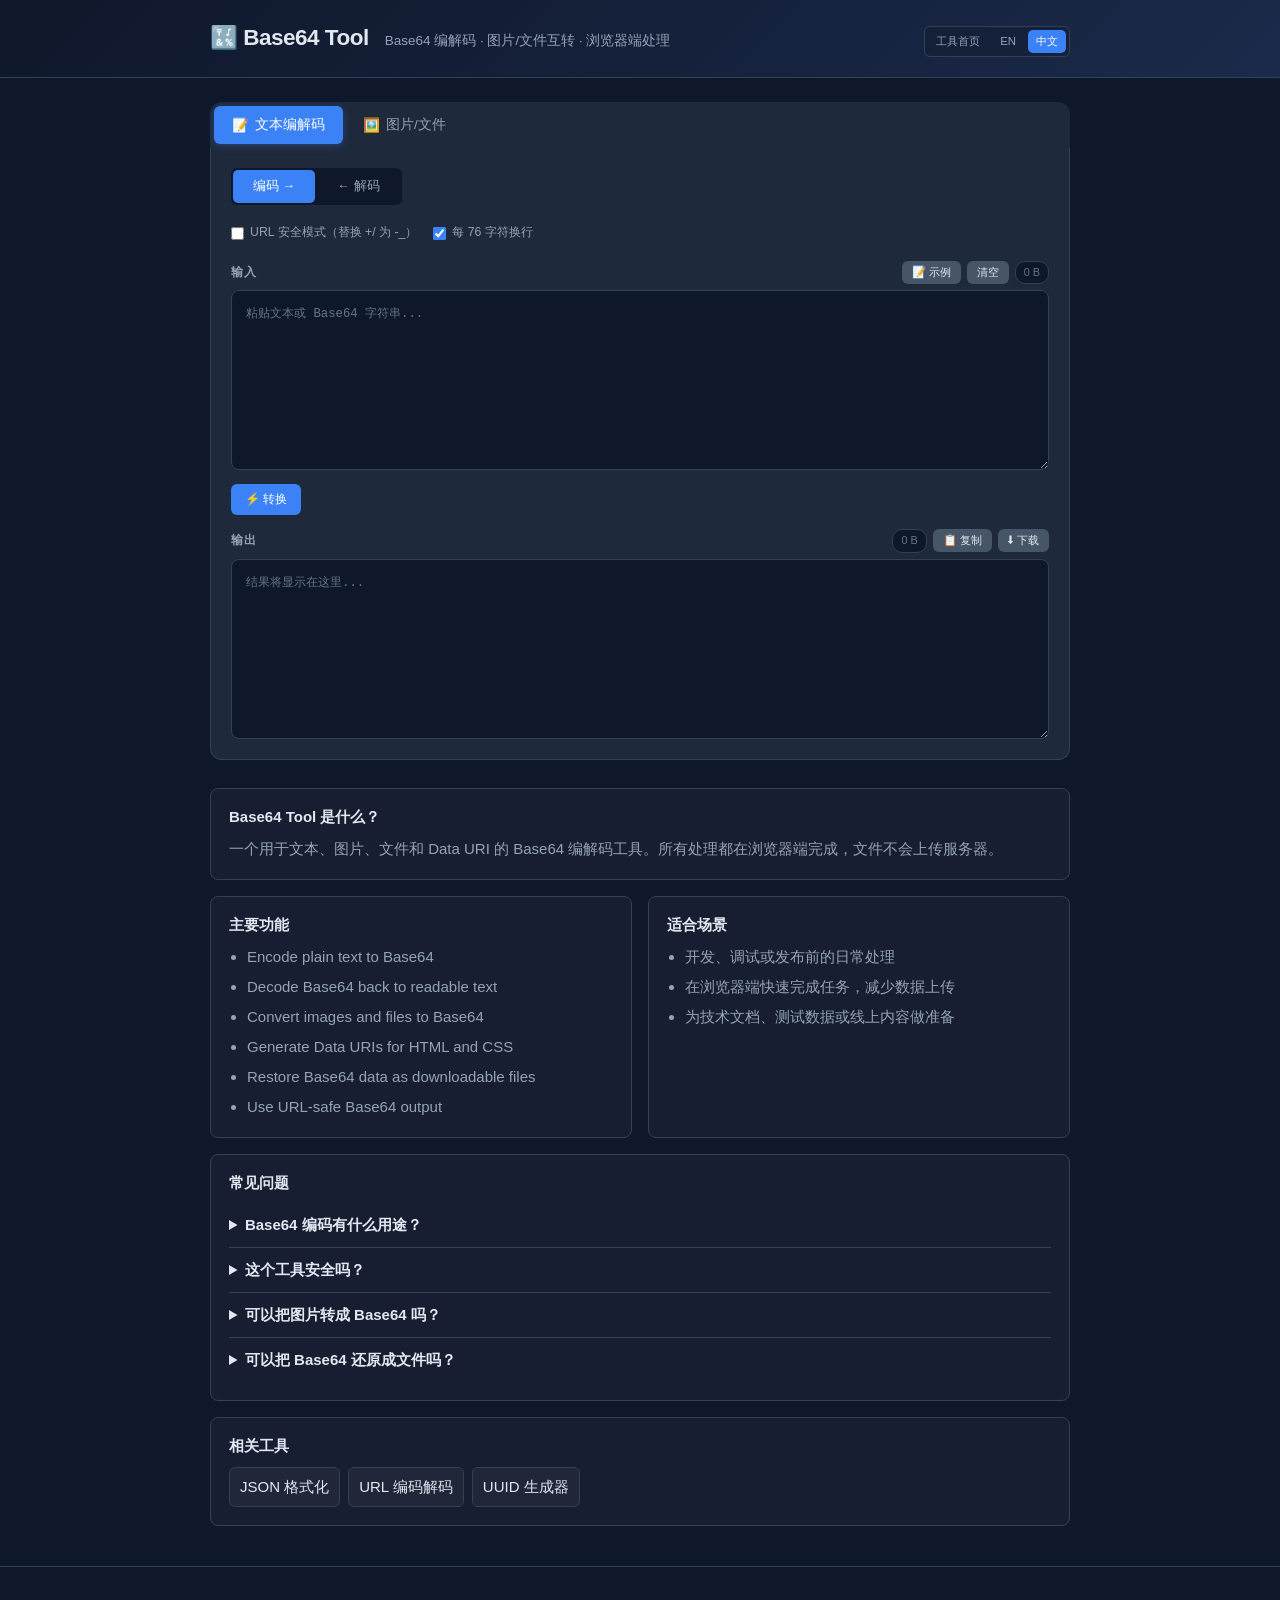
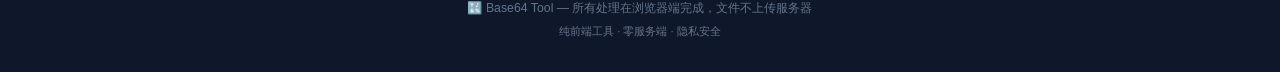
==== zh/index.html @ bcceb4fe "Improve SEO metadata and internal links" ====
<!DOCTYPE html>
<html lang="zh-CN">
<head>
  <!-- Primary Meta -->
  <meta name="description" content="Base64编解码在线工具。文本编码解码、图片和文件互转、Data URI生成。浏览器端处理，文件不上传。">
  <meta name="keywords" content="base64 encode, base64 decode, base64 image converter, base64编码, base64解码, data uri generator">
  <meta name="author" content="ToolkitBox">
  <meta name="robots" content="index, follow">
  <link rel="canonical" href="https://base64.toolkitbox.org/zh/">
  <link rel="alternate" hreflang="en" href="https://base64.toolkitbox.org/">
  <link rel="alternate" hreflang="zh-CN" href="https://base64.toolkitbox.org/zh/">
  <link rel="alternate" hreflang="x-default" href="https://base64.toolkitbox.org/">
<!-- Open Graph -->
  <meta property="og:type" content="website">
  <meta property="og:title" content="Base64 Tool - 免费在线工具">
  <meta property="og:description" content="Base64编解码在线工具。文本编码解码、图片和文件互转、Data URI生成。浏览器端处理，文件不上传。">
  <meta property="og:url" content="https://base64.toolkitbox.org/zh/">
<meta property="og:site_name" content="Base64 Tool">
  <meta property="og:locale" content="zh_CN">

  <!-- Twitter Card -->
  <meta name="twitter:card" content="summary">
  <meta name="twitter:title" content="Base64 Tool - 免费在线工具">
  <meta name="twitter:description" content="Base64编解码在线工具。文本编码解码、图片和文件互转、Data URI生成。浏览器端处理，文件不上传。">
<meta charset="UTF-8">
  <meta name="viewport" content="width=device-width, initial-scale=1.0">
  <title>Base64 Tool - 免费在线工具 | 浏览器端处理 · 隐私安全</title>
  <link rel="stylesheet" href="../css/style.css">
  <script type="application/ld+json">
{
  "@context": "https://schema.org",
  "@type": "SoftwareApplication",
  "name": "Base64 Tool",
  "description": "Base64编解码在线工具。文本编码解码、图片和文件互转、Data URI生成。浏览器端处理，文件不上传。",
  "url": "https://base64.toolkitbox.org/zh/",
  "inLanguage": "zh-CN",
  "applicationCategory": "DeveloperApplication",
  "operatingSystem": "All",
  "browserRequirements": "Requires JavaScript",
  "isAccessibleForFree": true,
  "offers": {
    "@type": "Offer",
    "price": "0",
    "priceCurrency": "USD"
  },
  "featureList": [
    "Encode plain text to Base64",
    "Decode Base64 back to readable text",
    "Convert images and files to Base64",
    "Generate Data URIs for HTML and CSS",
    "Restore Base64 data as downloadable files",
    "Use URL-safe Base64 output"
  ],
  "publisher": {
    "@type": "Organization",
    "name": "ToolkitBox"
  }
}
  </script>
  <script type="application/ld+json">
{
  "@context": "https://schema.org",
  "@type": "FAQPage",
  "inLanguage": "zh-CN",
  "mainEntity": [
    {
      "@type": "Question",
      "name": "Base64 编码有什么用途？",
      "acceptedAnswer": {
        "@type": "Answer",
        "text": "Base64 常用于在 URL 参数、CSS、HTML、JSON、邮件附件等文本环境中传输二进制数据。"
      }
    },
    {
      "@type": "Question",
      "name": "这个工具安全吗？",
      "acceptedAnswer": {
        "@type": "Answer",
        "text": "安全。编码、解码和文件转换都在浏览器端完成，文本和文件不会上传服务器。"
      }
    },
    {
      "@type": "Question",
      "name": "可以把图片转成 Base64 吗？",
      "acceptedAnswer": {
        "@type": "Answer",
        "text": "可以。拖拽图片或选择文件后，工具会生成 Base64 和 Data URI，可用于 HTML/CSS。"
      }
    },
    {
      "@type": "Question",
      "name": "可以把 Base64 还原成文件吗？",
      "acceptedAnswer": {
        "@type": "Answer",
        "text": "可以。粘贴 Base64 数据并设置文件名，即可在浏览器中下载还原文件。"
      }
    }
  ]
}
  </script>
</head>
<body>
  <header class="header">
    <div class="container">
      <div class="header-inner">
        <h1 class="logo">🔣 Base64 Tool</h1>
        <p class="tagline">Base64 编解码 · 图片/文件互转 · 浏览器端处理</p>
        <nav class="language-switcher" aria-label="Language"><a class="home-link" href="https://toolkitbox.org/zh/">工具首页</a><a class="" href="../" lang="en">EN</a><a class="active" href="./" lang="zh-CN">中文</a></nav>
      </div>
    </div>
  </header>

  <main class="main container">
    <!-- Tab Navigation -->
    <nav class="tabs" role="tablist">
      <button class="tab active" role="tab" aria-selected="true" data-tab="text" tabindex="0">
        <span class="tab-icon">📝</span>
        <span class="tab-label">文本编解码</span>
      </button>
      <button class="tab" role="tab" aria-selected="false" data-tab="image" tabindex="-1">
        <span class="tab-icon">🖼️</span>
        <span class="tab-label">图片/文件</span>
      </button>
    </nav>

    <!-- === Tab: Text === -->
    <section class="tab-panel active" id="panel-text" role="tabpanel">
      <div class="panel-body">
        <!-- Direction -->
        <div class="direction-bar">
          <button class="dir-btn active" data-dir="encode">编码 →</button>
          <button class="dir-btn" data-dir="decode">← 解码</button>
        </div>

        <!-- Options -->
        <div class="options-bar">
          <label class="checkbox-label">
            <input type="checkbox" id="opt-urlsafe">
            URL 安全模式（替换 +/ 为 -_）
          </label>
          <label class="checkbox-label">
            <input type="checkbox" id="opt-wrap" checked>
            每 76 字符换行
          </label>
        </div>

        <!-- Input -->
        <div class="input-section">
          <div class="editor-panel">
            <div class="editor-header">
              <label for="text-input">输入</label>
              <div class="editor-actions">
                <button class="btn btn-sm" onclick="loadTextSample()">📝 示例</button>
                <button class="btn btn-sm" onclick="clearInput()">清空</button>
                <span id="input-size" class="size-badge">0 B</span>
              </div>
            </div>
            <textarea id="text-input" class="code-editor" placeholder="粘贴文本或 Base64 字符串..." spellcheck="false"></textarea>
          </div>
        </div>

        <!-- Button -->
        <div class="action-bar">
          <button class="btn btn-primary btn-lg" onclick="processText()">⚡ 转换</button>
        </div>

        <!-- Output -->
        <div class="input-section">
          <div class="editor-panel">
            <div class="editor-header">
              <label for="text-output">输出</label>
              <div class="editor-actions">
                <span id="output-size" class="size-badge">0 B</span>
                <button class="btn btn-sm" onclick="copyOutput()">📋 复制</button>
                <button class="btn btn-sm" onclick="downloadOutput()">⬇ 下载</button>
              </div>
            </div>
            <textarea id="text-output" class="code-editor" readonly placeholder="结果将显示在这里..." spellcheck="false"></textarea>
          </div>
        </div>

        <div id="text-status" class="status-bar"></div>
      </div>
    </section>

    <!-- === Tab: Image/File === -->
    <section class="tab-panel" id="panel-image" role="tabpanel" hidden>
      <div class="panel-body">
        <!-- Upload Area -->
        <div class="upload-section">
          <div id="drop-zone" class="drop-zone">
            <div class="drop-content">
              <span class="drop-icon">📁</span>
              <p>拖拽文件到此处或点击选择</p>
              <p class="drop-hint">支持图片、PDF、ZIP 等任何文件</p>
            </div>
            <input type="file" id="file-input" class="file-input" accept="*/*">
          </div>
        </div>

        <!-- File Info -->
        <div id="file-info" class="file-info" style="display:none">
          <div class="file-detail">
            <span id="file-name" class="file-name"></span>
            <span id="file-type" class="file-type-badge"></span>
            <span id="file-size-info" class="file-size-text"></span>
          </div>
          <div class="file-preview" id="file-preview"></div>
        </div>

        <!-- Image to Base64 -->
        <div class="input-section">
          <div class="editor-panel">
            <div class="editor-header">
              <label>Base64 数据</label>
              <div class="editor-actions">
                <span id="b64-size" class="size-badge">0 B</span>
                <button class="btn btn-sm" onclick="copyB64()">📋 复制</button>
              </div>
            </div>
            <textarea id="b64-output" class="code-editor" readonly placeholder="Base64 数据将显示在这里..." spellcheck="false" style="min-height:160px"></textarea>
          </div>
        </div>

        <!-- Data URI -->
        <div class="input-section">
          <div class="editor-panel">
            <div class="editor-header">
              <label>Data URI</label>
              <div class="editor-actions">
                <button class="btn btn-sm" onclick="copyDataUri()">📋 复制</button>
              </div>
            </div>
            <textarea id="data-uri-output" class="code-editor" readonly placeholder="data:image/png;base64,..." spellcheck="false" style="min-height:80px"></textarea>
          </div>
        </div>

        <!-- Base64 to File -->
        <div class="decode-section">
          <div class="section-title">从 Base64 还原文件</div>
          <div class="editor-panel">
            <div class="editor-header">
              <label for="b64-input">粘贴 Base64 数据</label>
              <div class="editor-actions">
                <button class="btn btn-sm" onclick="clearB64Input()">清空</button>
              </div>
            </div>
            <textarea id="b64-input" class="code-editor" placeholder="粘贴 Base64 字符串或 Data URI..." spellcheck="false" style="min-height:100px"></textarea>
          </div>
          <div class="action-bar">
            <label class="checkbox-label">
              <input type="text" id="decode-filename" class="small-input" placeholder="文件名（含扩展名）" value="decoded-file">
              <span class="hint">.png</span>
            </label>
            <button class="btn btn-primary" onclick="decodeB64()">⬇ 下载还原文件</button>
          </div>
        </div>

        <div id="file-status" class="status-bar"></div>
      </div>
    </section>
    <section class="seo-content" aria-label="工具说明和常见问题">
      <div class="seo-block">
        <h2>Base64 Tool 是什么？</h2>
        <p>一个用于文本、图片、文件和 Data URI 的 Base64 编解码工具。所有处理都在浏览器端完成，文件不会上传服务器。</p>
      </div>
      <div class="seo-grid">
        <div class="seo-block">
          <h2>主要功能</h2>
          <ul><li>Encode plain text to Base64</li><li>Decode Base64 back to readable text</li><li>Convert images and files to Base64</li><li>Generate Data URIs for HTML and CSS</li><li>Restore Base64 data as downloadable files</li><li>Use URL-safe Base64 output</li></ul>
        </div>
        <div class="seo-block">
          <h2>适合场景</h2>
          <ul><li>开发、调试或发布前的日常处理</li><li>在浏览器端快速完成任务，减少数据上传</li><li>为技术文档、测试数据或线上内容做准备</li></ul>
        </div>
      </div>
      <div class="seo-block faq-list">
        <h2>常见问题</h2>
        <details><summary>Base64 编码有什么用途？</summary><p>Base64 常用于在 URL 参数、CSS、HTML、JSON、邮件附件等文本环境中传输二进制数据。</p></details>
        <details><summary>这个工具安全吗？</summary><p>安全。编码、解码和文件转换都在浏览器端完成，文本和文件不会上传服务器。</p></details>
        <details><summary>可以把图片转成 Base64 吗？</summary><p>可以。拖拽图片或选择文件后，工具会生成 Base64 和 Data URI，可用于 HTML/CSS。</p></details>
        <details><summary>可以把 Base64 还原成文件吗？</summary><p>可以。粘贴 Base64 数据并设置文件名，即可在浏览器中下载还原文件。</p></details>
      </div>
      <div class="seo-block related-tools">
        <h2>相关工具</h2>
        <div class="related-links"><a href="https://json.toolkitbox.org/zh/">JSON 格式化</a><a href="https://url.toolkitbox.org/zh/">URL 编码解码</a><a href="https://uuid.toolkitbox.org/zh/">UUID 生成器</a></div>
      </div>
    </section>
  </main>

  <footer class="footer">
    <div class="container">
      <p>🔣 Base64 Tool — 所有处理在浏览器端完成，文件不上传服务器</p>
      <p class="footer-small">纯前端工具 · 零服务端 · 隐私安全</p>
    </div>
  </footer>

  <script src="../js/app.js"></script>
</body>
</html>
---- css/style.css ----
/* === Reset & Base === */
*, *::before, *::after { box-sizing: border-box; margin: 0; padding: 0; }

:root {
  --bg: #0f172a;
  --bg-card: #1e293b;
  --bg-input: #0f172a;
  --border: #334155;
  --border-focus: #3b82f6;
  --text: #e2e8f0;
  --text-muted: #94a3b8;
  --text-dim: #64748b;
  --primary: #3b82f6;
  --primary-hover: #2563eb;
  --secondary: #475569;
  --secondary-hover: #64748b;
  --success: #22c55e;
  --error: #ef4444;
  --radius: 12px;
  --radius-sm: 8px;
  --radius-xs: 6px;
  --font-mono: 'SF Mono', 'Fira Code', 'Cascadia Code', 'JetBrains Mono', monospace;
  --font-ui: -apple-system, BlinkMacSystemFont, 'Segoe UI', Roboto, sans-serif;
}

html { font-size: 15px; }
body {
  font-family: var(--font-ui);
  background: var(--bg);
  color: var(--text);
  min-height: 100vh;
  line-height: 1.6;
}

.container { max-width: 900px; margin: 0 auto; padding: 0 20px; }

/* === Header === */
.header {
  border-bottom: 1px solid var(--border);
  padding: 20px 0;
  background: linear-gradient(135deg, #0f172a 0%, #1a2a4a 100%);
}
.header-inner { display: flex; align-items: baseline; gap: 16px; flex-wrap: wrap; }
.logo { font-size: 1.5rem; font-weight: 700; color: var(--text); letter-spacing: -0.5px; }
.tagline { color: var(--text-muted); font-size: 0.9rem; }

/* === Tabs === */
.tabs {
  display: flex; gap: 2px; margin-top: 24px;
  background: var(--bg-card); border-radius: var(--radius) var(--radius) 0 0; padding: 4px;
}
.tab {
  display: flex; align-items: center; gap: 6px;
  padding: 10px 18px; border: none; background: transparent; color: var(--text-muted);
  font-size: 0.9rem; font-family: var(--font-ui); cursor: pointer; border-radius: var(--radius-xs);
  transition: all 0.15s;
}
.tab:hover { color: var(--text); background: rgba(255,255,255,0.05); }
.tab.active { color: #fff; background: var(--primary); box-shadow: 0 2px 8px rgba(59,130,246,0.3); }
.tab:focus-visible { outline: 2px solid var(--primary); outline-offset: -2px; }

/* === Tab Panels === */
.tab-panel { display: none; }
.tab-panel.active { display: block; }

.panel-body {
  background: var(--bg-card); padding: 20px; border-radius: 0 0 var(--radius) var(--radius);
  border: 1px solid var(--border); border-top: none;
  display: flex; flex-direction: column; gap: 14px;
}

/* === Direction === */
.direction-bar { display: flex; gap: 2px; background: var(--bg-input); border-radius: var(--radius-xs); padding: 2px; width: fit-content; }
.dir-btn {
  padding: 8px 20px; border: none; background: transparent; color: var(--text-muted);
  font-size: 0.85rem; font-family: var(--font-ui); cursor: pointer; border-radius: 5px;
  font-weight: 500; transition: all 0.12s;
}
.dir-btn:hover { color: var(--text); }
.dir-btn.active { color: #fff; background: var(--primary); }

/* === Options === */
.options-bar {
  display: flex; gap: 16px; flex-wrap: wrap; padding: 4px 0;
}
.checkbox-label {
  display: flex; align-items: center; gap: 6px;
  font-size: 0.82rem; color: var(--text-muted); cursor: pointer;
}
.checkbox-label input { accent-color: var(--primary); }

/* === Input/Output Sections === */
.input-section { display: flex; flex-direction: column; gap: 0; }

.editor-panel { display: flex; flex-direction: column; gap: 6px; }
.editor-header {
  display: flex; justify-content: space-between; align-items: center;
}
.editor-header label { font-size: 0.82rem; font-weight: 600; color: var(--text-muted); text-transform: uppercase; letter-spacing: 0.5px; }
.editor-actions { display: flex; gap: 6px; align-items: center; }

.code-editor {
  width: 100%; min-height: 180px; padding: 14px;
  background: var(--bg-input); color: var(--text);
  border: 1px solid var(--border); border-radius: var(--radius-sm);
  font-family: var(--font-mono); font-size: 0.82rem; line-height: 1.5;
  resize: vertical; tab-size: 4;
  transition: border-color 0.15s;
}
.code-editor:focus { outline: none; border-color: var(--border-focus); box-shadow: 0 0 0 2px rgba(59,130,246,0.15); }
.code-editor[readonly] { cursor: default; }
.code-editor[readonly]:focus { border-color: var(--border); box-shadow: none; }
.code-editor::placeholder { color: var(--text-dim); }

/* === Action Bar === */
.action-bar { display: flex; align-items: center; gap: 12px; flex-wrap: wrap; }
.btn-lg { padding: 10px 28px; font-size: 0.95rem; }

/* === Status === */
.status-bar {
  padding: 10px 14px; border-radius: var(--radius-sm);
  font-size: 0.82rem; display: none;
}
.status-bar.visible { display: block; }
.status-success { background: rgba(34,197,94,0.1); color: var(--success); border: 1px solid rgba(34,197,94,0.2); }
.status-error { background: rgba(239,68,68,0.1); color: var(--error); border: 1px solid rgba(239,68,68,0.2); }
.status-info { background: rgba(59,130,246,0.1); color: var(--primary); border: 1px solid rgba(59,130,246,0.2); }

/* === Buttons === */
.btn {
  display: inline-flex; align-items: center; gap: 6px;
  padding: 7px 14px; border: none; border-radius: var(--radius-xs);
  font-size: 0.82rem; font-family: var(--font-ui); font-weight: 500;
  cursor: pointer; transition: all 0.15s; white-space: nowrap;
}
.btn-primary { background: var(--primary); color: #fff; }
.btn-primary:hover { background: var(--primary-hover); }
.btn-secondary { background: var(--secondary); color: #e2e8f0; }
.btn-secondary:hover { background: var(--secondary-hover); }
.btn-sm { padding: 4px 10px; font-size: 0.76rem; background: var(--secondary); color: #e2e8f0; }
.btn-sm:hover { background: var(--secondary-hover); }

.size-badge {
  font-size: 0.72rem; color: var(--text-dim);
  background: var(--bg-input); padding: 2px 8px; border-radius: 10px;
  border: 1px solid var(--border);
}

/* === Upload Area === */
.upload-section { margin: 4px 0; }
.drop-zone {
  border: 2px dashed var(--border); border-radius: var(--radius-sm);
  padding: 40px 20px; text-align: center; cursor: pointer;
  transition: all 0.2s; position: relative;
}
.drop-zone:hover, .drop-zone.dragover {
  border-color: var(--primary); background: rgba(59,130,246,0.05);
}
.drop-content { pointer-events: none; }
.drop-icon { font-size: 2.5rem; display: block; margin-bottom: 8px; }
.drop-zone p { color: var(--text-muted); font-size: 0.9rem; }
.drop-hint { font-size: 0.78rem !important; color: var(--text-dim) !important; margin-top: 4px; }
.file-input { position: absolute; inset: 0; opacity: 0; cursor: pointer; }

/* === File Info === */
.file-info {
  background: var(--bg-input); border: 1px solid var(--border); border-radius: var(--radius-sm);
  padding: 12px 16px;
}
.file-detail { display: flex; align-items: center; gap: 8px; flex-wrap: wrap; margin-bottom: 8px; }
.file-name { font-weight: 600; font-size: 0.9rem; }
.file-type-badge { font-size: 0.72rem; padding: 2px 8px; border-radius: 8px; background: rgba(59,130,246,0.15); color: var(--primary); }
.file-size-text { font-size: 0.78rem; color: var(--text-dim); }
.file-preview { text-align: center; }
.file-preview img { max-width: 100%; max-height: 300px; border-radius: var(--radius-xs); }

/* === Decode Section === */
.decode-section { border-top: 1px solid var(--border); padding-top: 14px; }
.section-title { font-size: 0.82rem; font-weight: 600; color: var(--text-muted); text-transform: uppercase; letter-spacing: 0.5px; margin-bottom: 8px; }

.small-input {
  padding: 6px 10px; background: var(--bg-input); color: var(--text);
  border: 1px solid var(--border); border-radius: var(--radius-xs);
  font-family: var(--font-mono); font-size: 0.82rem; width: 180px; outline: none;
}
.small-input:focus { border-color: var(--border-focus); }
.hint { font-size: 0.76rem; color: var(--text-dim); }

/* === Toast === */
.toast {
  position: fixed; bottom: 24px; left: 50%; transform: translateX(-50%);
  padding: 10px 24px; border-radius: var(--radius); background: var(--bg-card);
  border: 1px solid var(--border); color: var(--text); font-size: 0.85rem;
  box-shadow: 0 4px 20px rgba(0,0,0,0.3); z-index: 100;
  animation: toastIn 0.3s ease;
}
@keyframes toastIn {
  from { opacity: 0; transform: translateX(-50%) translateY(10px); }
  to { opacity: 1; transform: translateX(-50%) translateY(0); }
}

/* === Footer === */
.footer {
  text-align: center; padding: 32px 0; margin-top: 40px;
  border-top: 1px solid var(--border); color: var(--text-dim); font-size: 0.82rem;
}
.footer-small { margin-top: 4px; font-size: 0.75rem; }
/* === SEO / GEO Content === */
.language-switcher { margin-left: auto; display: inline-flex; gap: 4px; padding: 3px; border: 1px solid var(--border); border-radius: var(--radius-xs); background: rgba(15,23,42,0.35); }
.language-switcher a { color: var(--text-muted); text-decoration: none; font-size: 0.76rem; line-height: 1; padding: 6px 8px; border-radius: 5px; }
.language-switcher a:hover, .language-switcher a.active { color: #fff; background: var(--primary); }
.seo-content { margin-top: 28px; display: flex; flex-direction: column; gap: 16px; color: var(--text-muted); }
.seo-grid { display: grid; grid-template-columns: repeat(2, minmax(0, 1fr)); gap: 16px; }
.seo-block { background: rgba(255,255,255,0.03); border: 1px solid var(--border); border-radius: var(--radius-sm); padding: 18px; }
.seo-block h2 { color: var(--text); font-size: 1rem; line-height: 1.35; margin: 0 0 10px; letter-spacing: 0; }
.seo-block p { margin: 0; }
.seo-block ul { margin: 0; padding-left: 18px; }
.seo-block li + li { margin-top: 6px; }
.faq-list details { border-top: 1px solid var(--border); padding: 10px 0; }
.faq-list details:first-of-type { border-top: 0; }
.faq-list summary { color: var(--text); cursor: pointer; font-weight: 600; }
.faq-list details p { margin-top: 8px; }
@media (max-width: 720px) { .language-switcher { margin-left: 0; } .seo-grid { grid-template-columns: 1fr; } }
.related-links { display: flex; flex-wrap: wrap; gap: 8px; margin-top: 10px; }
.related-links a { color: var(--text); text-decoration: none; border: 1px solid var(--border); border-radius: var(--radius-xs); padding: 7px 10px; background: rgba(255,255,255,0.04); }
.related-links a:hover { border-color: var(--primary); color: #fff; }
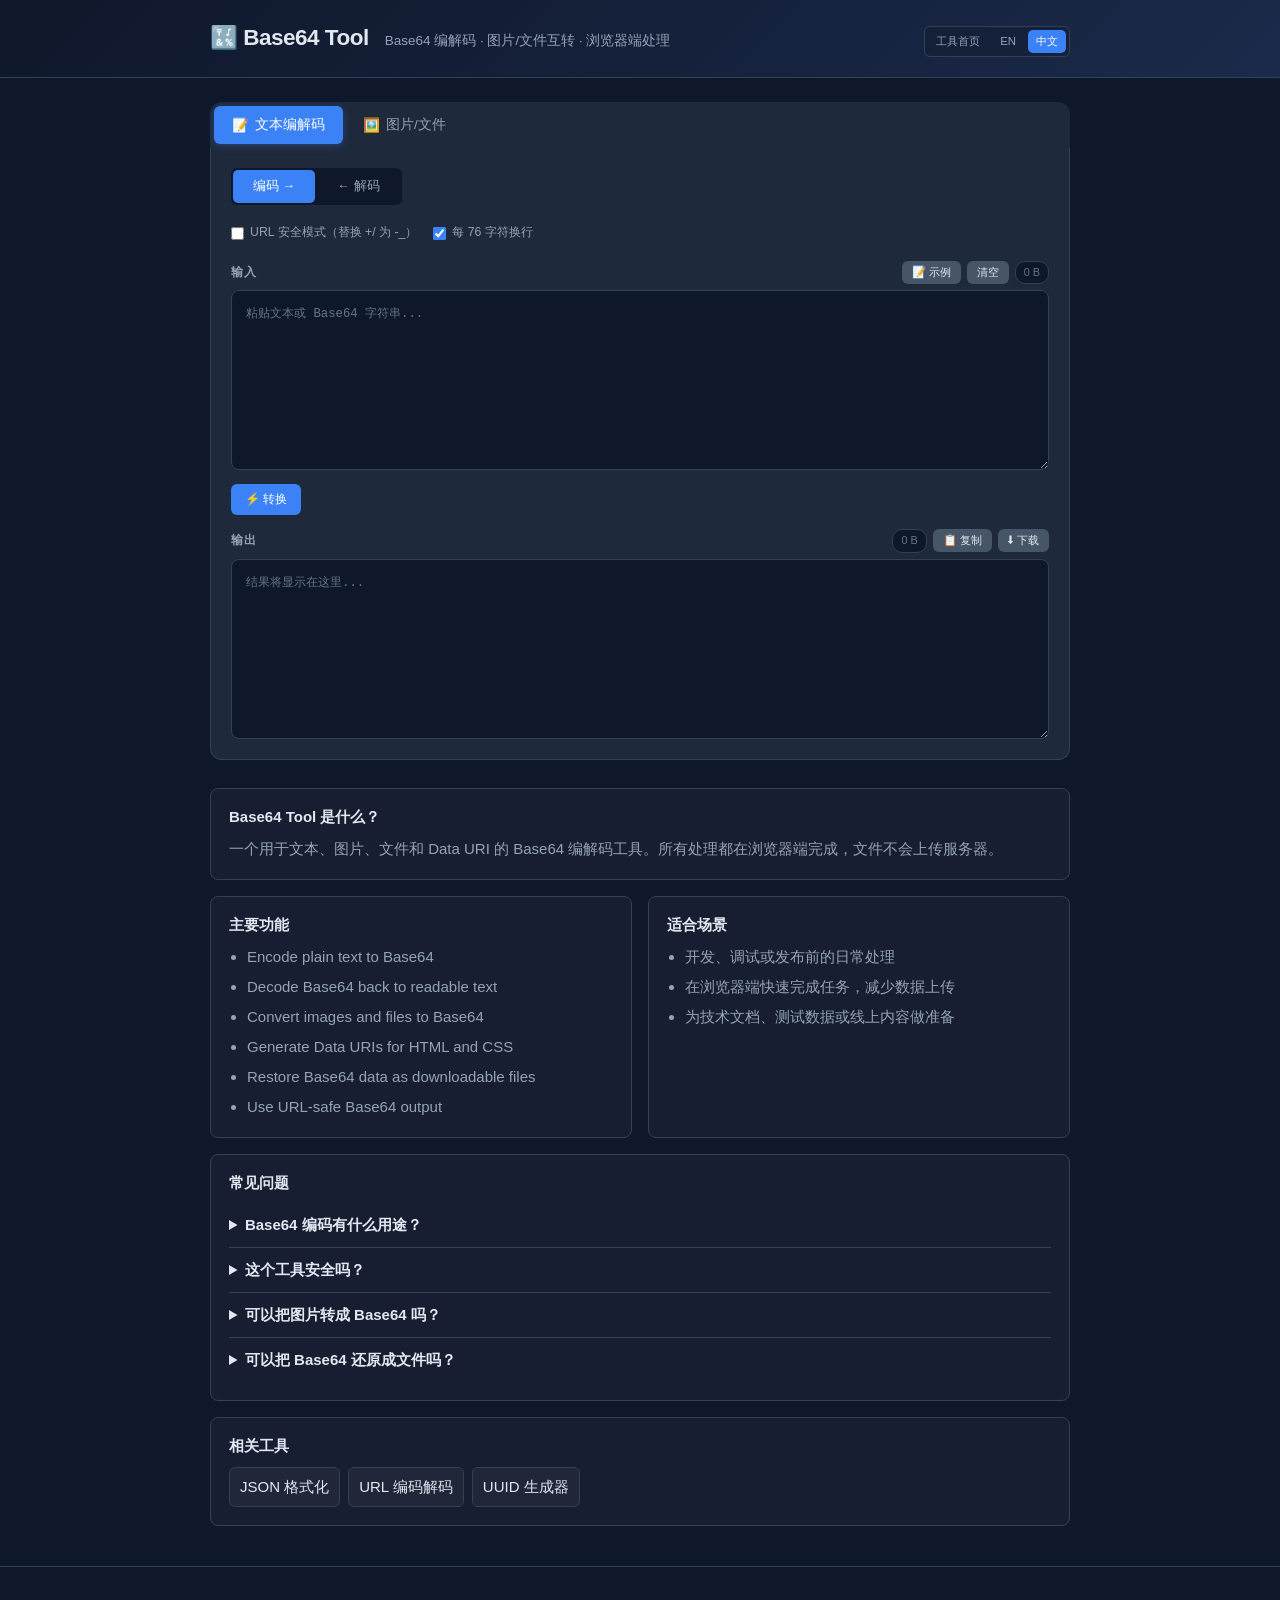
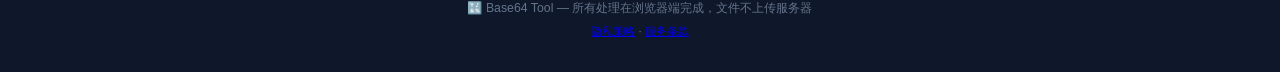
==== commit efc9d28f: "Add ads.txt and policy footer links" ====
--- a/zh/index.html
+++ b/zh/index.html
@@ -98,6 +98,8 @@
   ]
 }
   </script>
+  <script async src="https://pagead2.googlesyndication.com/pagead/js/adsbygoogle.js?client=ca-pub-5333037258750046"
+     crossorigin="anonymous"></script>
 </head>
 <body>
   <header class="header">
@@ -291,7 +293,7 @@
   <footer class="footer">
     <div class="container">
       <p>🔣 Base64 Tool — 所有处理在浏览器端完成，文件不上传服务器</p>
-      <p class="footer-small">纯前端工具 · 零服务端 · 隐私安全</p>
+      <p class="footer-small"><a href="https://toolkitbox.org/zh/privacy/">隐私策略</a> · <a href="https://toolkitbox.org/zh/terms/">服务条款</a></p>
     </div>
   </footer>
 
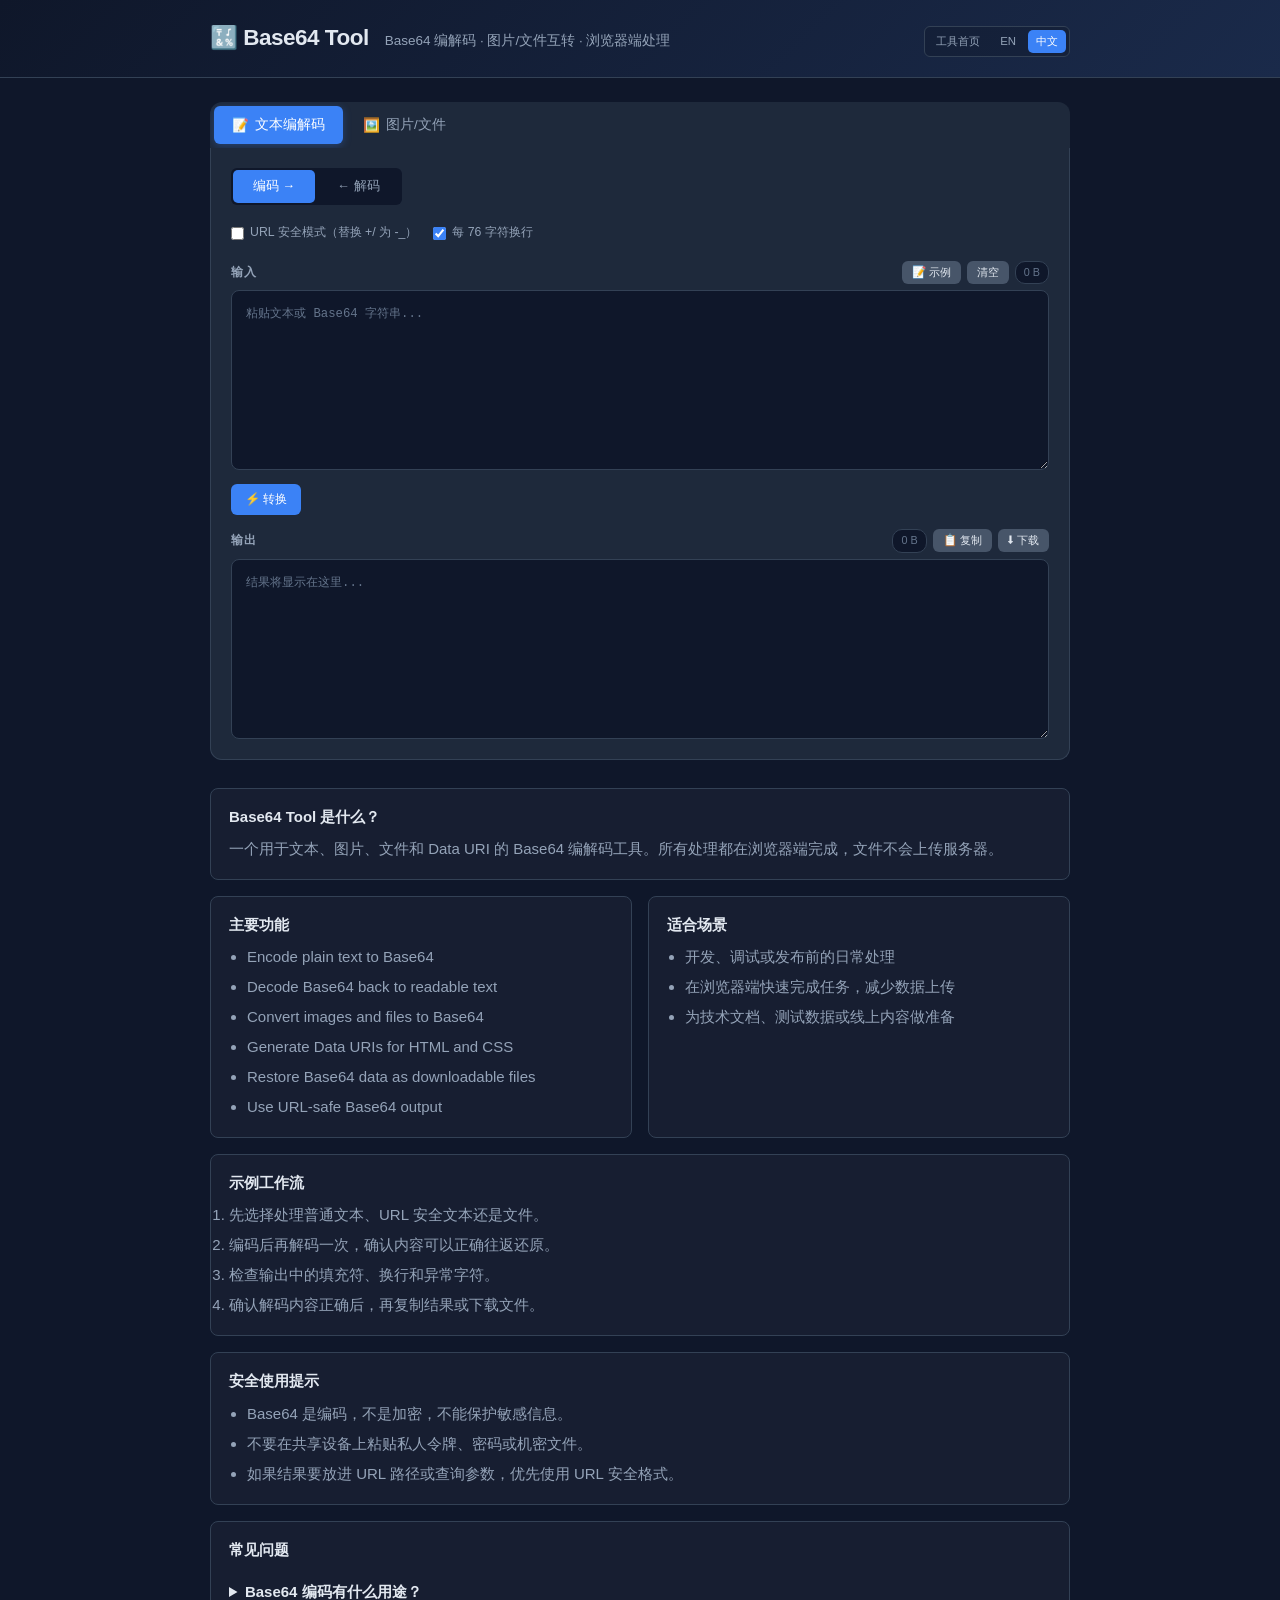
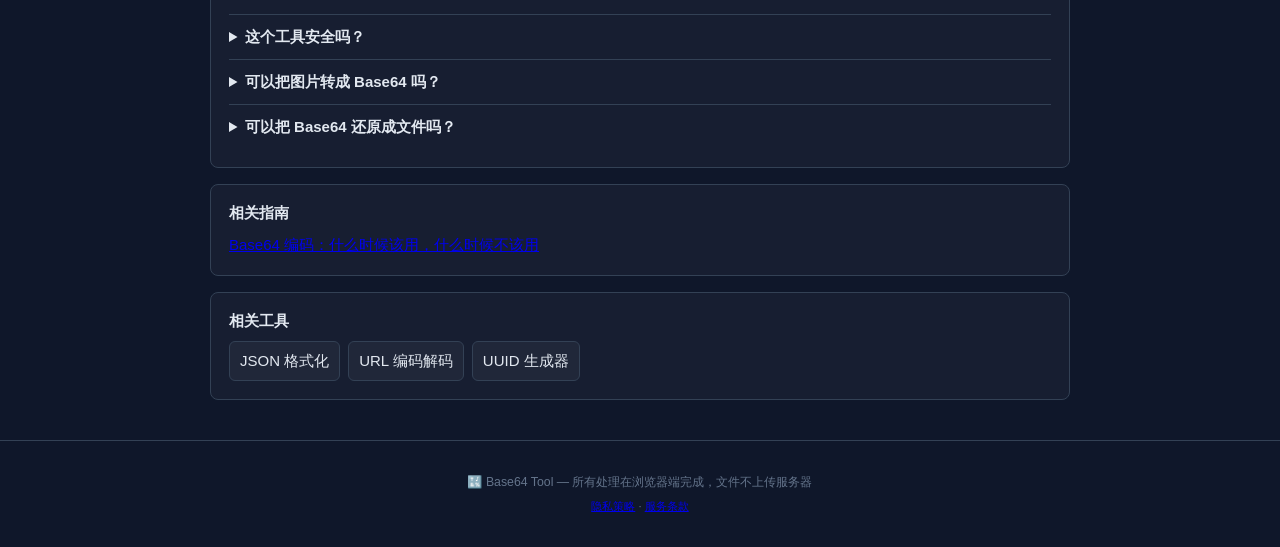
==== commit 31cd644c: "Improve tool SEO, social previews, and mobile layout" ====
--- a/zh/index.html
+++ b/zh/index.html
@@ -15,11 +15,16 @@
   <meta property="og:title" content="Base64 Tool - 免费在线工具">
   <meta property="og:description" content="Base64编解码在线工具。文本编码解码、图片和文件互转、Data URI生成。浏览器端处理，文件不上传。">
   <meta property="og:url" content="https://base64.toolkitbox.org/zh/">
+  <meta property="og:image" content="https://base64.toolkitbox.org/og.png">
+  <meta property="og:image:width" content="1200">
+  <meta property="og:image:height" content="630">
+  <meta property="og:image:alt" content="Base64 Tool - 免费在线工具">
 <meta property="og:site_name" content="Base64 Tool">
   <meta property="og:locale" content="zh_CN">
 
   <!-- Twitter Card -->
-  <meta name="twitter:card" content="summary">
+  <meta name="twitter:card" content="summary_large_image">
+  <meta name="twitter:image" content="https://base64.toolkitbox.org/og.png">
   <meta name="twitter:title" content="Base64 Tool - 免费在线工具">
   <meta name="twitter:description" content="Base64编解码在线工具。文本编码解码、图片和文件互转、Data URI生成。浏览器端处理，文件不上传。">
 <meta charset="UTF-8">
@@ -98,6 +103,27 @@
   ]
 }
   </script>
+  <script type="application/ld+json">
+{
+  "@context": "https://schema.org",
+  "@type": "BreadcrumbList",
+  "inLanguage": "zh-CN",
+  "itemListElement": [
+    {
+      "@type": "ListItem",
+      "position": 1,
+      "name": "ToolkitBox",
+      "item": "https://toolkitbox.org/zh/"
+    },
+    {
+      "@type": "ListItem",
+      "position": 2,
+      "name": "Base64 Tool",
+      "item": "https://base64.toolkitbox.org/zh/"
+    }
+  ]
+}
+  </script>
   <script async src="https://pagead2.googlesyndication.com/pagead/js/adsbygoogle.js?client=ca-pub-5333037258750046"
      crossorigin="anonymous"></script>
 </head>
@@ -276,6 +302,25 @@
           <ul><li>开发、调试或发布前的日常处理</li><li>在浏览器端快速完成任务，减少数据上传</li><li>为技术文档、测试数据或线上内容做准备</li></ul>
         </div>
       </div>
+      <div class="seo-block example-workflow">
+        <h2>示例工作流</h2>
+        <ol>
+          <li>先选择处理普通文本、URL 安全文本还是文件。</li>
+          <li>编码后再解码一次，确认内容可以正确往返还原。</li>
+          <li>检查输出中的填充符、换行和异常字符。</li>
+          <li>确认解码内容正确后，再复制结果或下载文件。</li>
+        </ol>
+      </div>
+
+      <div class="seo-block safe-use">
+        <h2>安全使用提示</h2>
+        <ul>
+          <li>Base64 是编码，不是加密，不能保护敏感信息。</li>
+          <li>不要在共享设备上粘贴私人令牌、密码或机密文件。</li>
+          <li>如果结果要放进 URL 路径或查询参数，优先使用 URL 安全格式。</li>
+        </ul>
+      </div>
+
       <div class="seo-block faq-list">
         <h2>常见问题</h2>
         <details><summary>Base64 编码有什么用途？</summary><p>Base64 常用于在 URL 参数、CSS、HTML、JSON、邮件附件等文本环境中传输二进制数据。</p></details>
@@ -283,6 +328,10 @@
         <details><summary>可以把图片转成 Base64 吗？</summary><p>可以。拖拽图片或选择文件后，工具会生成 Base64 和 Data URI，可用于 HTML/CSS。</p></details>
         <details><summary>可以把 Base64 还原成文件吗？</summary><p>可以。粘贴 Base64 数据并设置文件名，即可在浏览器中下载还原文件。</p></details>
       </div>
+      <div class="seo-block related-guides">
+        <h2>相关指南</h2>
+        <p><a href="https://toolkitbox.org/zh/guides/base64-encoding-best-practices/">Base64 编码：什么时候该用，什么时候不该用</a></p>
+      </div>
       <div class="seo-block related-tools">
         <h2>相关工具</h2>
         <div class="related-links"><a href="https://json.toolkitbox.org/zh/">JSON 格式化</a><a href="https://url.toolkitbox.org/zh/">URL 编码解码</a><a href="https://uuid.toolkitbox.org/zh/">UUID 生成器</a></div>
--- a/css/style.css
+++ b/css/style.css
@@ -224,3 +224,30 @@
 .related-links { display: flex; flex-wrap: wrap; gap: 8px; margin-top: 10px; }
 .related-links a { color: var(--text); text-decoration: none; border: 1px solid var(--border); border-radius: var(--radius-xs); padding: 7px 10px; background: rgba(255,255,255,0.04); }
 .related-links a:hover { border-color: var(--primary); color: #fff; }
+
+
+/* === Mobile ad-safety and overflow guard === */
+html, body { max-width: 100%; overflow-x: hidden; }
+.container, .card, .tool-layout, .result-area, .seo-content { min-width: 0; }
+.tabs, .section-tabs { max-width: 100%; overflow-x: auto; -webkit-overflow-scrolling: touch; scrollbar-width: thin; }
+.tab, .section-tab { flex: 0 0 auto; }
+.code-editor, textarea, input, select { max-width: 100%; }
+.editor-header, .editor-actions, .controls, .control-group, .input-row, .action-bar { min-width: 0; }
+@media (max-width: 560px) {
+  .container { width: 100%; padding-left: 12px; padding-right: 12px; }
+  .header { padding: 16px 0; }
+  .header-inner { align-items: flex-start; gap: 8px; }
+  .logo { font-size: 1.28rem; }
+  .tagline { width: 100%; overflow-wrap: anywhere; }
+  .tabs { margin-left: -12px; margin-right: -12px; padding-left: 12px; padding-right: 12px; border-radius: 0; }
+  .tool-layout, .card { border-radius: var(--radius-sm); }
+  .tool-layout, .input-section, .result-section, .upload-section, .result-area { padding: 14px; }
+  .editor-header, .controls, .input-row, .action-bar { flex-wrap: wrap; }
+  .editor-actions { width: 100%; flex-wrap: wrap; justify-content: flex-start; }
+  .editor-actions .btn-sm { flex: 1 1 auto; justify-content: center; }
+  .btn { justify-content: center; }
+  .domain-input { min-width: 0; width: 100%; }
+  .input-row .btn, .action-bar .btn { flex: 1 1 auto; }
+  .code-editor { min-height: 220px; }
+  .toast { width: calc(100vw - 32px); text-align: center; }
+}
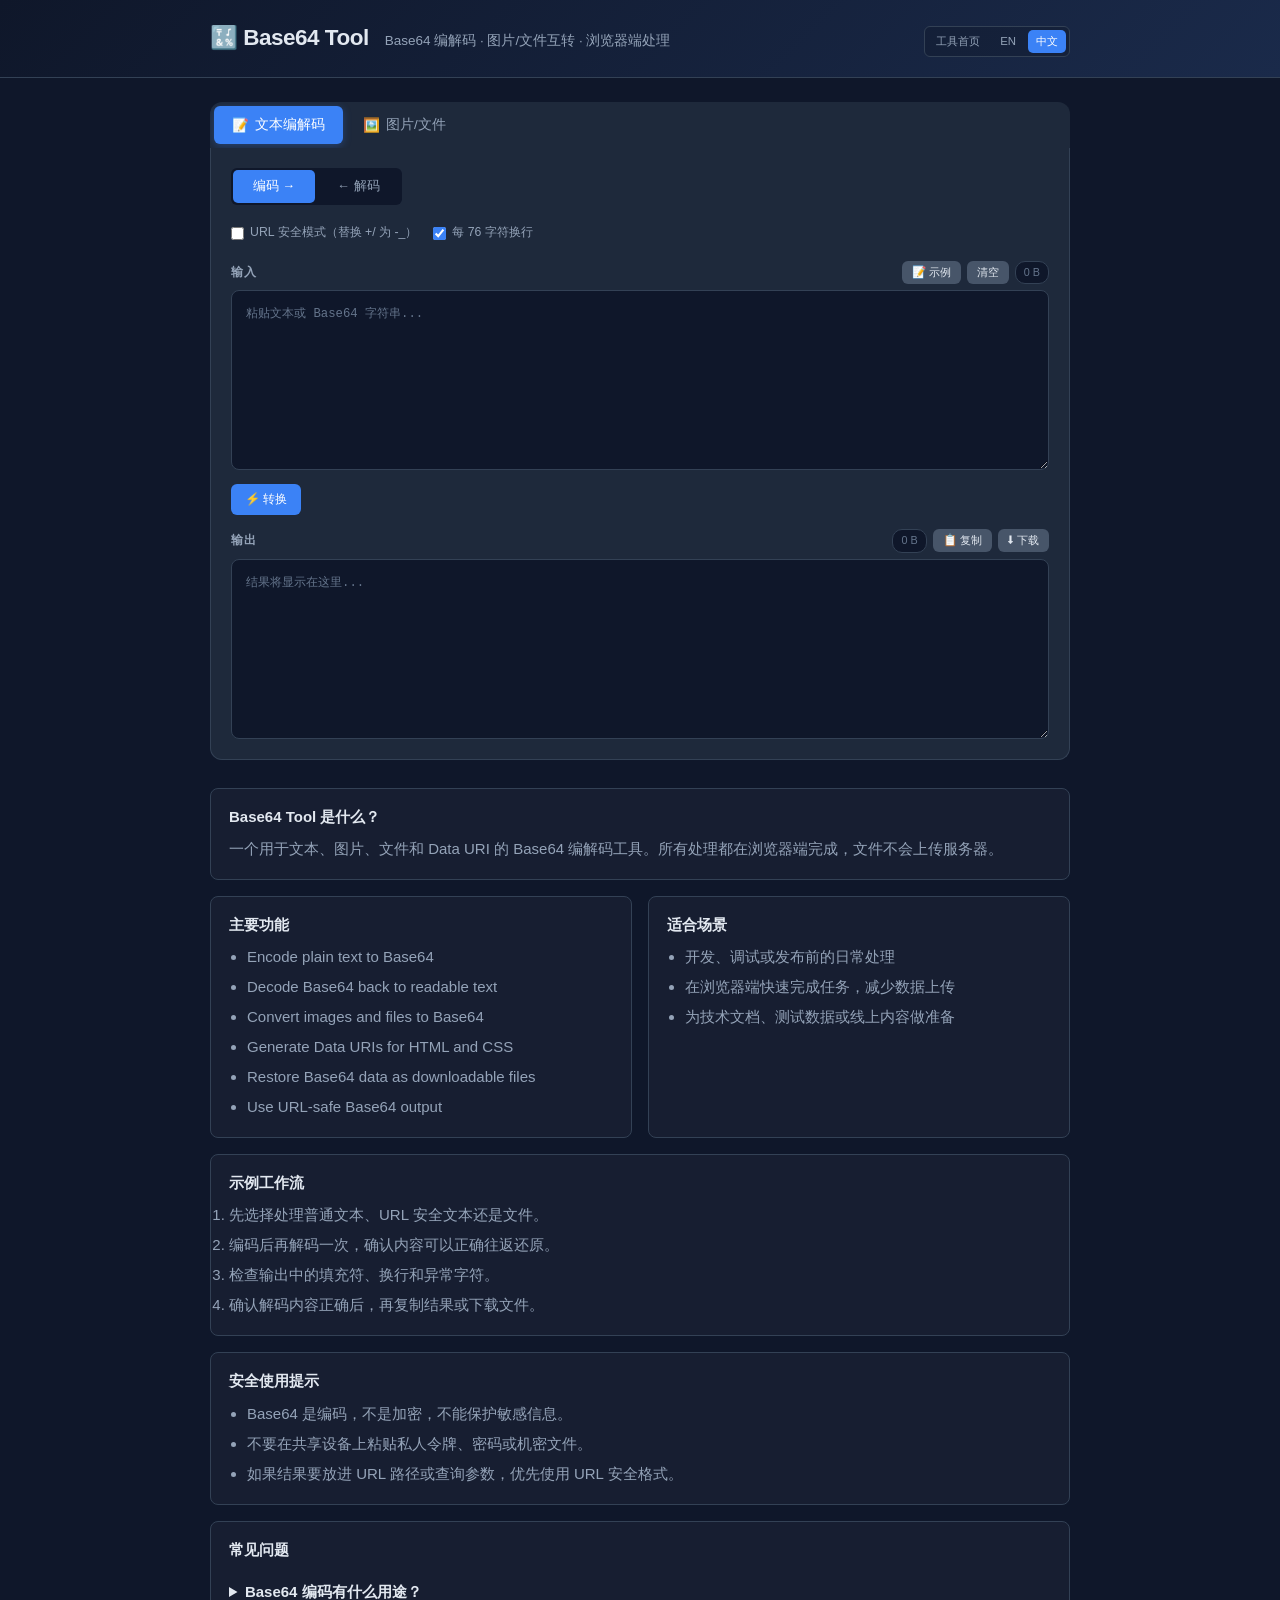
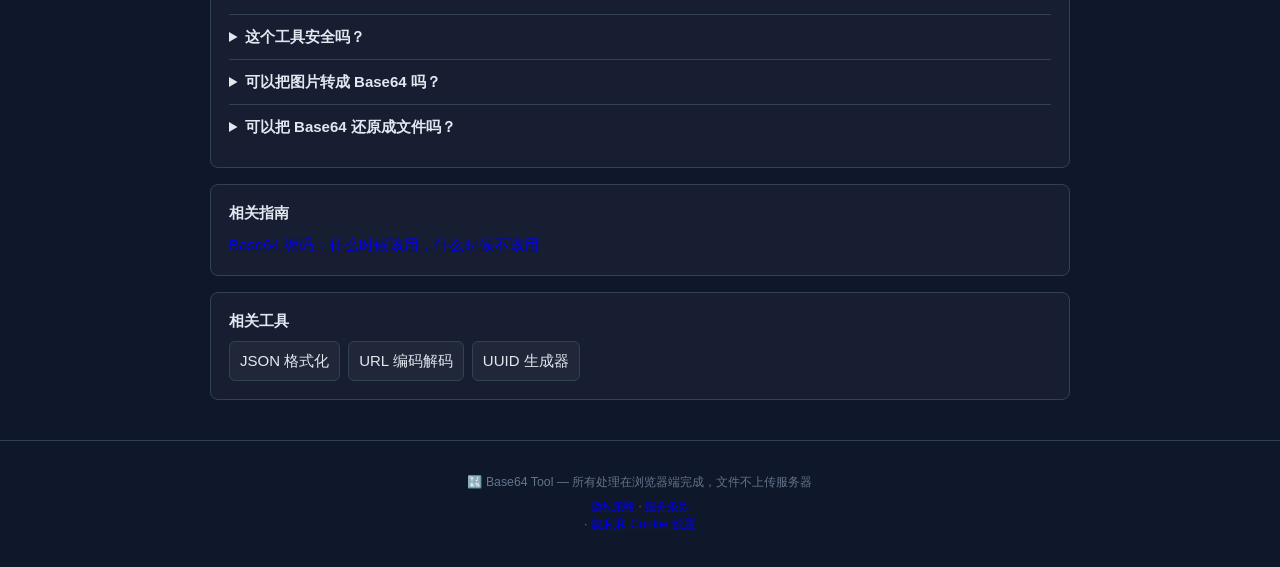
==== commit 78bbade4: "Add bilingual privacy settings with safe provider fallback" ====
--- a/zh/index.html
+++ b/zh/index.html
@@ -6,6 +6,7 @@
   <meta name="keywords" content="base64 encode, base64 decode, base64 image converter, base64编码, base64解码, data uri generator">
   <meta name="author" content="ToolkitBox">
   <meta name="robots" content="index, follow">
+  <meta name="google-adsense-account" content="ca-pub-5333037258750046">
   <link rel="canonical" href="https://base64.toolkitbox.org/zh/">
   <link rel="alternate" hreflang="en" href="https://base64.toolkitbox.org/">
   <link rel="alternate" hreflang="zh-CN" href="https://base64.toolkitbox.org/zh/">
@@ -126,6 +127,7 @@
   </script>
   <script async src="https://pagead2.googlesyndication.com/pagead/js/adsbygoogle.js?client=ca-pub-5333037258750046"
      crossorigin="anonymous"></script>
+  <script defer src="/privacy-controls.js"></script>
 </head>
 <body>
   <header class="header">
@@ -344,7 +346,7 @@
       <p>🔣 Base64 Tool — 所有处理在浏览器端完成，文件不上传服务器</p>
       <p class="footer-small"><a href="https://toolkitbox.org/zh/privacy/">隐私策略</a> · <a href="https://toolkitbox.org/zh/terms/">服务条款</a></p>
     </div>
-  </footer>
+   · <a href="https://toolkitbox.org/zh/privacy/#privacy-choices" data-privacy-settings>隐私和 Cookie 设置</a></footer>
 
   <script src="../js/app.js"></script>
 </body>
